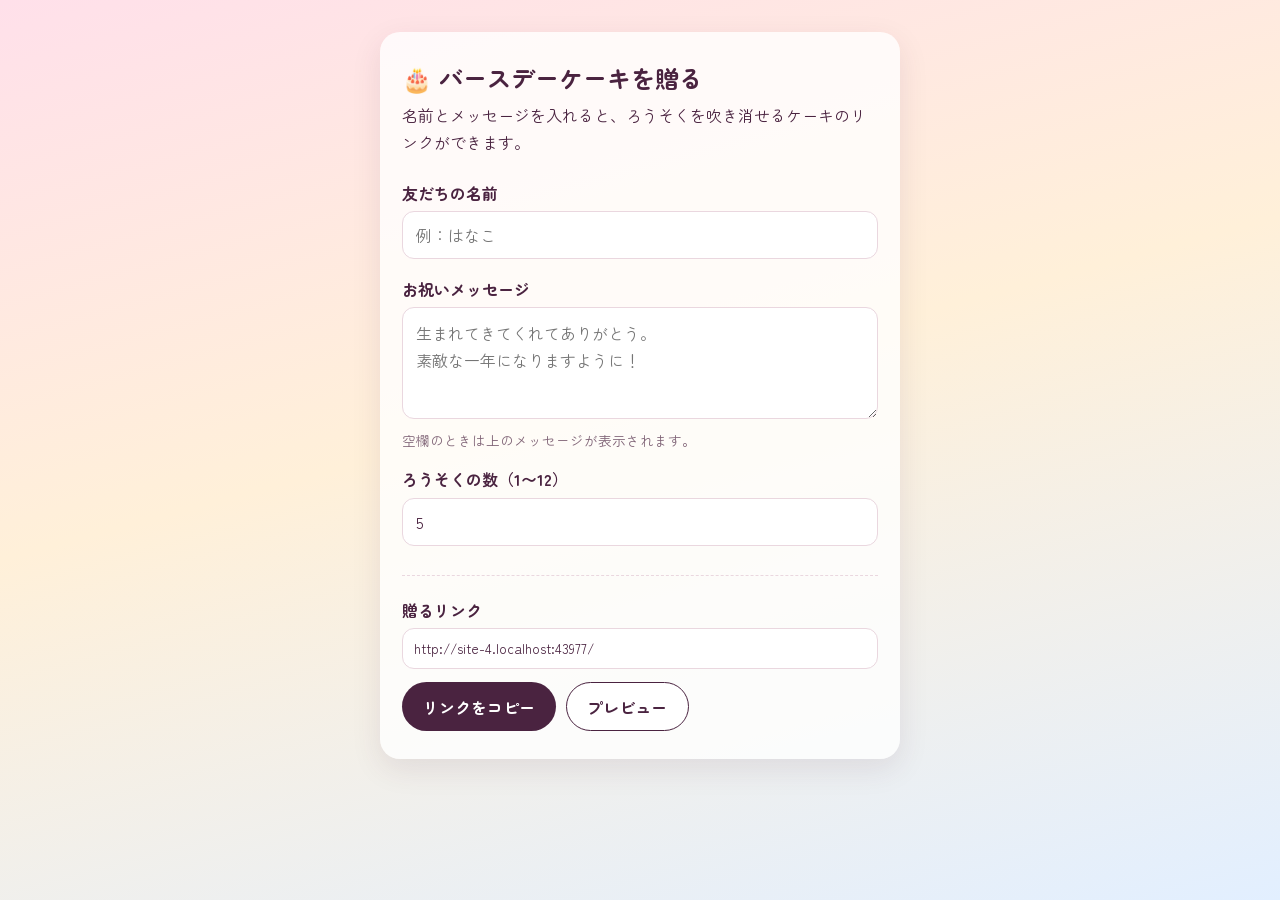
==== create.html @ c8b376f4 "Add birthday cake candle-blowing web app Blow into the mic (or tap the cake) to put out the candles;" ====
<!doctype html>
<html lang="ja">
<head>
  <meta charset="utf-8">
  <meta name="viewport" content="width=device-width, initial-scale=1">
  <title>バースデーケーキを贈る</title>
  <link rel="preconnect" href="https://fonts.googleapis.com">
  <link rel="preconnect" href="https://fonts.gstatic.com" crossorigin>
  <link rel="stylesheet" href="https://fonts.googleapis.com/css2?family=Zen+Maru+Gothic:wght@500;700&display=swap">
  <style>
    :root { --ink: #4a2340; --accent: #e0457b; --line: #ead7df; }
    * { box-sizing: border-box; }
    body {
      margin: 0;
      min-height: 100vh;
      background: linear-gradient(165deg, #ffe0ea 0%, #fff0d9 45%, #e2efff 100%);
      color: var(--ink);
      font-family: "Zen Maru Gothic", "Hiragino Maru Gothic ProN", "Yu Gothic", system-ui, sans-serif;
      padding: 32px 16px;
    }
    main {
      max-width: 520px;
      margin: 0 auto;
      background: rgba(255, 255, 255, .8);
      border-radius: 20px;
      padding: 28px 22px;
      box-shadow: 0 10px 30px rgba(74, 35, 64, .1);
    }
    h1 { margin: 0 0 .3em; font-size: 1.5rem; }
    p.lead { margin: 0 0 1.5em; line-height: 1.7; }
    label { display: block; font-weight: 700; margin: 1.1em 0 .4em; }
    input, textarea {
      width: 100%;
      font: inherit;
      color: inherit;
      padding: .7em .8em;
      border: 1.5px solid var(--line);
      border-radius: 12px;
      background: #fff;
    }
    input:focus, textarea:focus { outline: 2px solid var(--accent); outline-offset: 1px; }
    textarea { min-height: 7em; resize: vertical; line-height: 1.7; }
    .note { font-size: .85rem; opacity: .7; margin: .4em 0 0; }
    .result { margin-top: 1.8em; padding-top: 1.4em; border-top: 1.5px dashed var(--line); }
    .url {
      word-break: break-all;
      font-size: .85rem;
      background: #fff;
      border: 1.5px solid var(--line);
      border-radius: 12px;
      padding: .7em .8em;
      margin: .4em 0 1em;
    }
    .actions { display: flex; flex-wrap: wrap; gap: 10px; }
    .actions a, .actions button {
      font: inherit;
      font-weight: 700;
      text-decoration: none;
      border-radius: 999px;
      padding: .7em 1.3em;
      cursor: pointer;
      border: 0;
    }
    .primary { background: var(--ink); color: #fff; }
    .secondary { background: #fff; color: var(--ink); border: 1.5px solid var(--ink) !important; }
  </style>
</head>
<body>
  <main>
    <h1>🎂 バースデーケーキを贈る</h1>
    <p class="lead">名前とメッセージを入れると、ろうそくを吹き消せるケーキのリンクができます。</p>

    <label for="name">友だちの名前</label>
    <input id="name" maxlength="40" placeholder="例：はなこ" autocomplete="off">

    <label for="msg">お祝いメッセージ</label>
    <textarea id="msg" maxlength="400" placeholder="生まれてきてくれてありがとう。&#10;素敵な一年になりますように！"></textarea>
    <p class="note">空欄のときは上のメッセージが表示されます。</p>

    <label for="candles">ろうそくの数（1〜12）</label>
    <input id="candles" type="number" min="1" max="12" value="5" inputmode="numeric">

    <div class="result">
      <strong>贈るリンク</strong>
      <div class="url" id="url"></div>
      <div class="actions">
        <button type="button" class="primary" id="copy">リンクをコピー</button>
        <button type="button" class="secondary" id="share" hidden>共有する</button>
        <a class="secondary" id="preview" target="_blank" rel="noopener">プレビュー</a>
      </div>
    </div>
  </main>

  <script>
    (() => {
      const $ = (id) => document.getElementById(id);
      const base = new URL(location.protocol === 'file:' ? 'index.html' : './', location.href);

      function build() {
        const url = new URL(base);
        const name = $('name').value.trim();
        const msg = $('msg').value.trim();
        const n = Math.min(12, Math.max(1, parseInt($('candles').value, 10) || 5));
        if (name) url.searchParams.set('name', name);
        if (msg) url.searchParams.set('msg', msg);
        if (n !== 5) url.searchParams.set('candles', n);
        return url.toString();
      }

      function update() {
        const url = build();
        $('url').textContent = url;
        $('preview').href = url;
      }

      ['name', 'msg', 'candles'].forEach((id) => $(id).addEventListener('input', update));

      $('copy').addEventListener('click', async () => {
        try {
          await navigator.clipboard.writeText(build());
          $('copy').textContent = 'コピーしました！';
        } catch {
          $('copy').textContent = 'コピーできませんでした';
        }
        setTimeout(() => { $('copy').textContent = 'リンクをコピー'; }, 1800);
      });

      if (navigator.share) {
        $('share').hidden = false;
        $('share').addEventListener('click', () => {
          navigator.share({ title: 'Happy Birthday!', text: 'ケーキを用意したよ🎂', url: build() }).catch(() => {});
        });
      }

      update();
    })();
  </script>
</body>
</html>
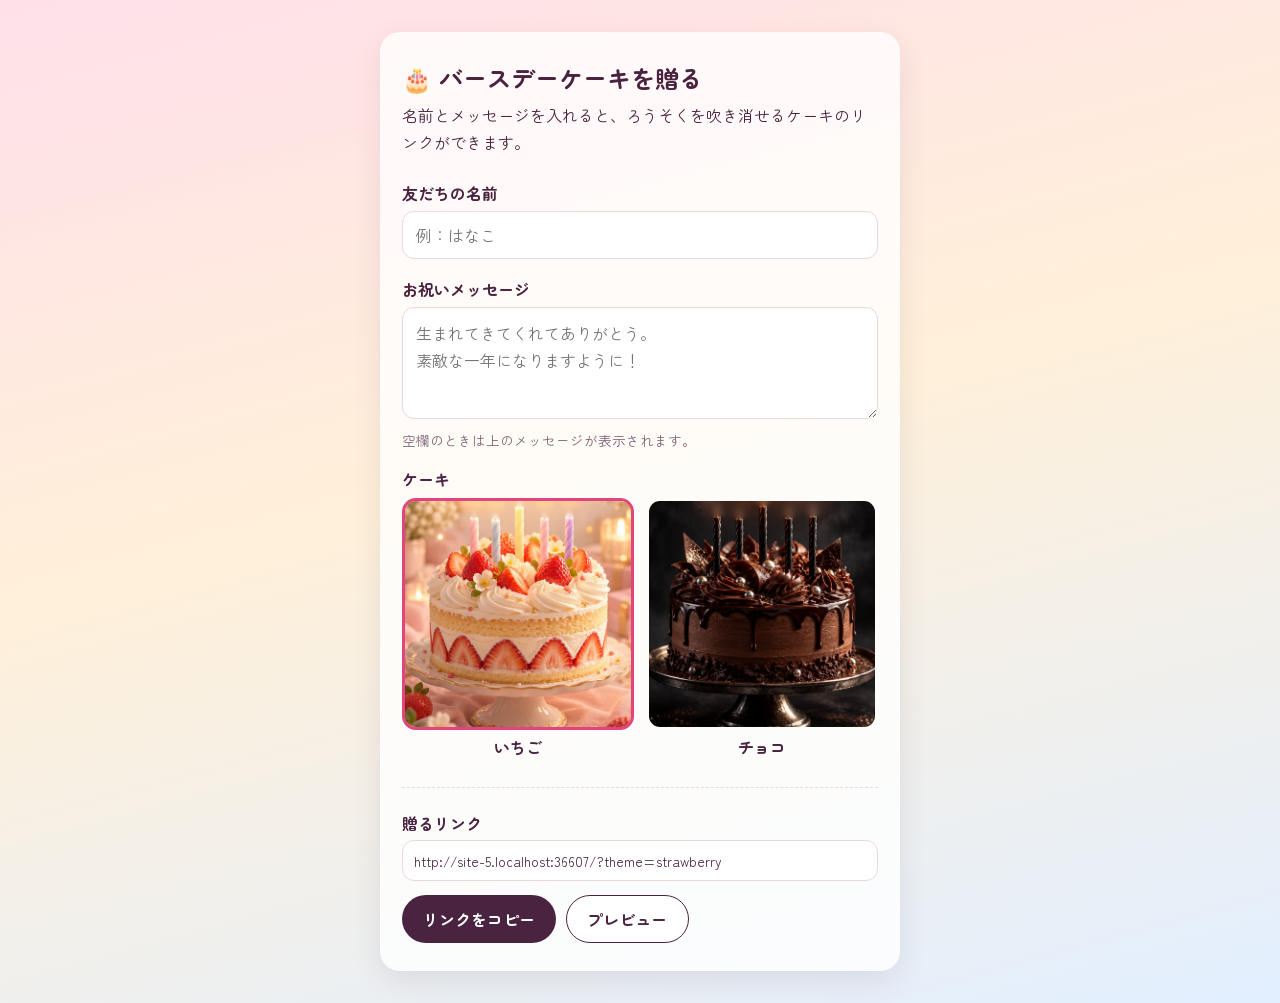
==== commit e46fc4f9: "Switch cake to strawberry and chocolate photo themes Replace the drawn SVG cake with two photo theme" ====
--- a/create.html
+++ b/create.html
@@ -41,6 +41,13 @@
     input:focus, textarea:focus { outline: 2px solid var(--accent); outline-offset: 1px; }
     textarea { min-height: 7em; resize: vertical; line-height: 1.7; }
     .note { font-size: .85rem; opacity: .7; margin: .4em 0 0; }
+    .themes { border: 0; padding: 0; margin: 1.1em 0 0; display: grid; grid-template-columns: 1fr 1fr; gap: 12px; }
+    .themes legend { font-weight: 700; padding: 0; margin-bottom: .4em; }
+    .theme { position: relative; margin: 0; cursor: pointer; text-align: center; font-weight: 700; }
+    .theme input { position: absolute; left: 0; top: 0; width: 1px; height: 1px; opacity: 0; pointer-events: none; }
+    .theme img { display: block; width: 100%; aspect-ratio: 1; object-fit: cover; object-position: center 60%; border-radius: 14px; border: 3px solid transparent; margin-bottom: .3em; }
+    .theme input:checked + img { border-color: var(--accent); }
+    .theme input:focus-visible + img { outline: 2px solid var(--ink); outline-offset: 2px; }
     .result { margin-top: 1.8em; padding-top: 1.4em; border-top: 1.5px dashed var(--line); }
     .url {
       word-break: break-all;
@@ -77,8 +84,11 @@
     <textarea id="msg" maxlength="400" placeholder="生まれてきてくれてありがとう。&#10;素敵な一年になりますように！"></textarea>
     <p class="note">空欄のときは上のメッセージが表示されます。</p>
 
-    <label for="candles">ろうそくの数（1〜12）</label>
-    <input id="candles" type="number" min="1" max="12" value="5" inputmode="numeric">
+    <fieldset class="themes">
+      <legend>ケーキ</legend>
+      <label class="theme"><input type="radio" name="theme" value="strawberry" checked><img src="assets/strawberry-cake.webp" alt=""><span>いちご</span></label>
+      <label class="theme"><input type="radio" name="theme" value="chocolate"><img src="assets/chocolate-cake.webp" alt=""><span>チョコ</span></label>
+    </fieldset>
 
     <div class="result">
       <strong>贈るリンク</strong>
@@ -100,10 +110,10 @@
         const url = new URL(base);
         const name = $('name').value.trim();
         const msg = $('msg').value.trim();
-        const n = Math.min(12, Math.max(1, parseInt($('candles').value, 10) || 5));
+        const theme = document.querySelector('input[name="theme"]:checked').value;
         if (name) url.searchParams.set('name', name);
         if (msg) url.searchParams.set('msg', msg);
-        if (n !== 5) url.searchParams.set('candles', n);
+        url.searchParams.set('theme', theme);
         return url.toString();
       }
 
@@ -113,7 +123,8 @@
         $('preview').href = url;
       }
 
-      ['name', 'msg', 'candles'].forEach((id) => $(id).addEventListener('input', update));
+      ['name', 'msg'].forEach((id) => $(id).addEventListener('input', update));
+      document.querySelectorAll('input[name="theme"]').forEach((r) => r.addEventListener('change', update));
 
       $('copy').addEventListener('click', async () => {
         try {
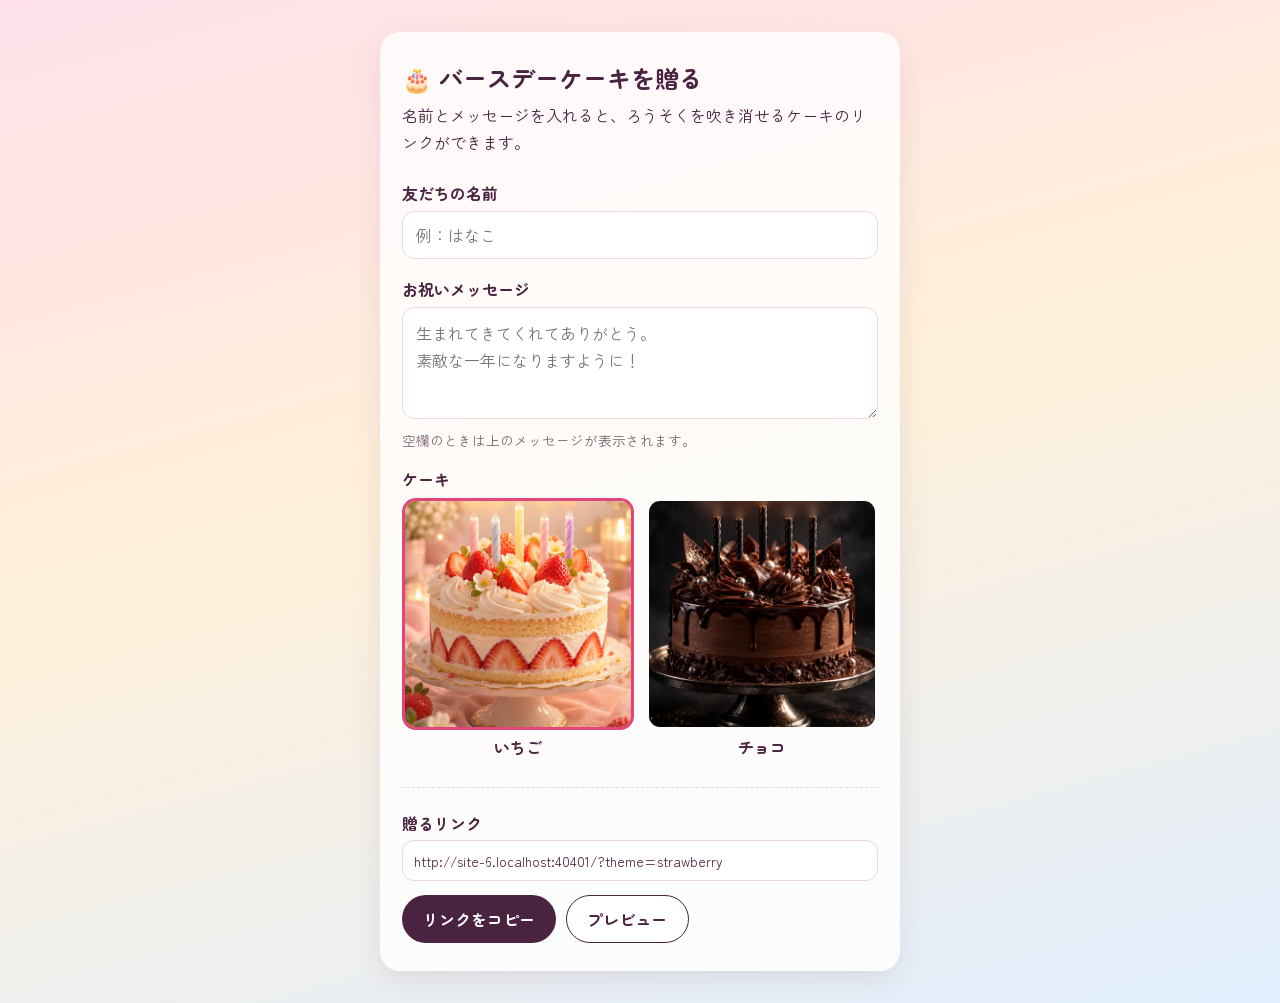
==== commit dda2a96a: "Add a share button on the celebration screen The button sits under the relight button and opens crea" ====
--- a/create.html
+++ b/create.html
@@ -143,6 +143,11 @@
         });
       }
 
+      // ケーキの画面から来たときは、そのケーキを選んだ状態にしておく
+      const initial = new URLSearchParams(location.search).get('theme');
+      const radio = initial && document.querySelector(`input[name="theme"][value="${initial === 'chocolate' ? 'chocolate' : 'strawberry'}"]`);
+      if (radio) radio.checked = true;
+
       update();
     })();
   </script>
